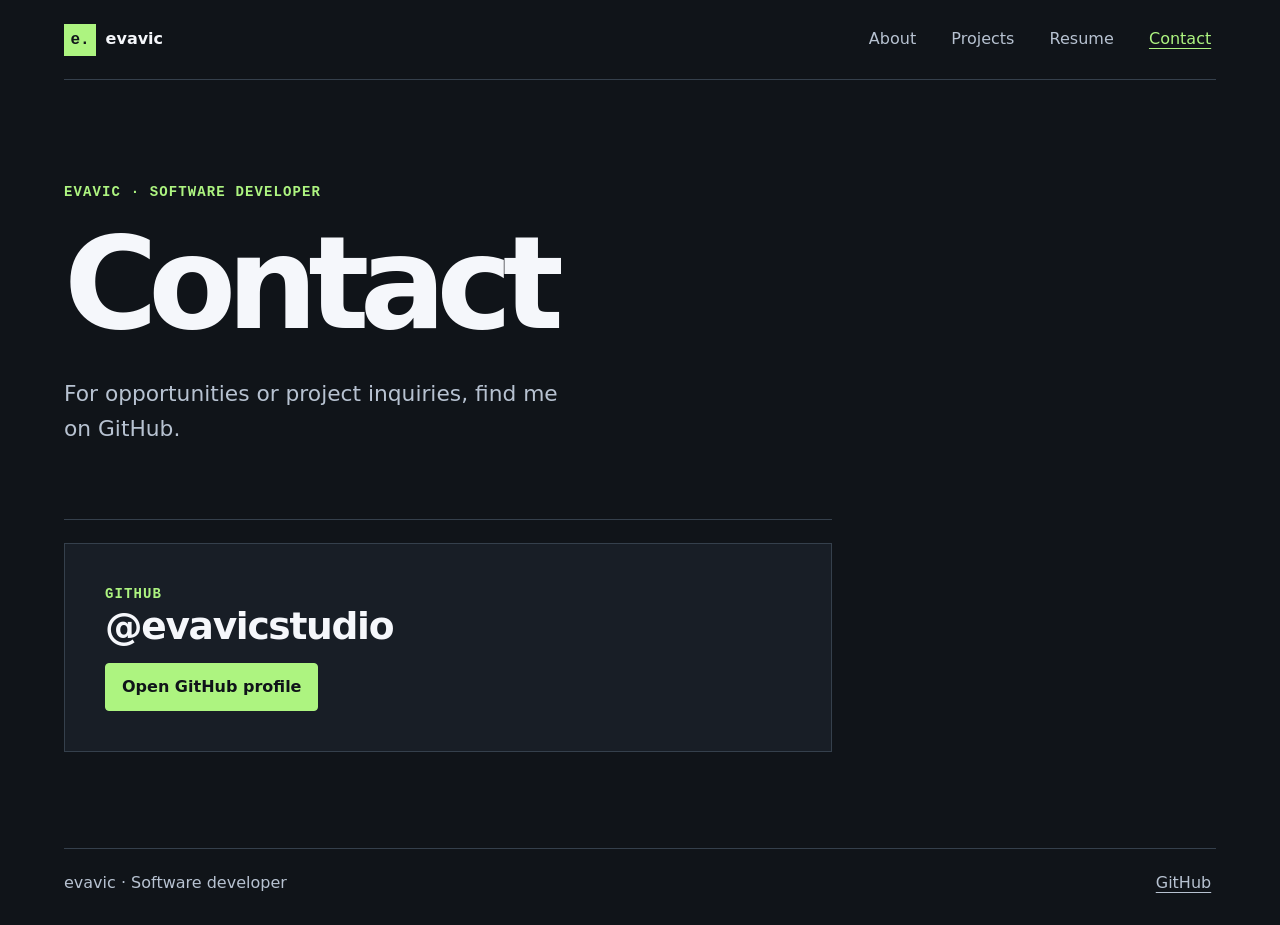
==== contact/index.html @ 29ef534e "Redesign developer portfolio as four independent pages" ====
<!doctype html>
<html lang="en">
<head>
  <meta charset="utf-8">
  <meta name="viewport" content="width=device-width, initial-scale=1">
  <meta name="description" content="Contact — evavic, software developer.">
  <title>Contact | evavic</title>
  <link rel="stylesheet" href="../assets/css/portfolio.css">
</head>
<body>
  <a class="skip" href="#content">Skip to content</a>
  <header class="site-header shell">
    <a class="brand" href="../" aria-label="evavic home"><span aria-hidden="true">e.</span> evavic</a>
    <nav aria-label="Main navigation"><a href="../">About</a><a href="../projects/">Projects</a><a href="../resume/">Resume</a><a href="../contact/" aria-current="page">Contact</a></nav>
  </header>
  <main class="shell" id="content">
    <section class="page-head"><p class="eyebrow">evavic · Software developer</p><h1>Contact</h1><p class="lede">For opportunities or project inquiries, find me on GitHub.</p></section>
    <section class="block resume-block"><article class="concept"><p class="eyebrow">GitHub</p><h2>@evavicstudio</h2><a class="button primary" href="https://github.com/evavicstudio">Open GitHub profile</a></article></section>
  </main>
  <footer class="shell footer"><span>evavic · Software developer</span><a href="https://github.com/evavicstudio">GitHub</a></footer>
</body>
</html>
---- assets/css/portfolio.css ----
:root {
  color-scheme: dark;
  --bg: #101419;
  --surface: #181e26;
  --line: #35404c;
  --ink: #f5f7fb;
  --muted: #b7c2d1;
  --accent: #adf480;
  --sans: "Segoe UI", system-ui, sans-serif;
  --mono: "Cascadia Mono", Consolas, monospace;
}
* { box-sizing: border-box; }
body { margin: 0; background: var(--bg); color: var(--ink); font: 1rem/1.65 var(--sans); }
a { color: inherit; text-underline-offset: .26em; }
a:focus-visible { outline: 2px solid var(--accent); outline-offset: 4px; }
h1, h2, h3, p { margin: 0; }
h1, h2, h3 { line-height: 1.12; text-wrap: balance; }
p { text-wrap: pretty; }
.shell { width: min(100% - clamp(2rem, 8vw, 8rem), 72rem); margin-inline: auto; }
.skip { position: absolute; z-index: 1; inset: .75rem auto auto 1rem; padding: .6rem 1rem; background: var(--accent); color: var(--bg); translate: 0 -180%; }
.skip:focus { translate: 0 0; }
.site-header, .footer { display: flex; align-items: center; justify-content: space-between; gap: 1rem; }
.site-header { min-height: 5rem; border-bottom: 1px solid var(--line); }
.brand { display: inline-flex; min-height: 44px; align-items: center; gap: .6rem; font-weight: 750; text-decoration: none; }
.brand span { display: inline-grid; place-items: center; width: 2rem; height: 2rem; color: var(--bg); background: var(--accent); font: bold 1rem var(--mono); }
nav { display: flex; gap: clamp(.15rem, 2vw, 1.6rem); }
nav a, .footer a { display: inline-flex; align-items: center; min-height: 44px; padding-inline: .3rem; }
nav a { color: var(--muted); text-decoration: none; }
nav a:hover, nav a[aria-current] { color: var(--accent); text-decoration: underline; }
main { min-height: 68vh; padding-block: clamp(3rem, 8vw, 7rem) clamp(3.5rem, 8vw, 6rem); }
.hero { padding-block: 0 clamp(2.5rem, 6vw, 5rem); }
.eyebrow { color: var(--accent); font: 600 .875rem/1.5 var(--mono); letter-spacing: .08em; text-transform: uppercase; }
h1 { margin-top: .55rem; font-size: clamp(3rem, 10vw, 8rem); font-weight: 750; letter-spacing: -.075em; }
h1 em { color: var(--accent); font-style: normal; }
.lede { max-width: 38rem; margin-top: 1.25rem; color: var(--muted); font-size: clamp(1.12rem, 2vw, 1.36rem); }
.actions { display: flex; flex-wrap: wrap; gap: .75rem; margin-top: 1.75rem; }
.button { display: inline-flex; align-items: center; min-height: 48px; padding: .55rem 1rem; border: 1px solid var(--line); border-radius: .25rem; text-decoration: none; font-weight: 650; }
.button:hover { border-color: var(--accent); }
.primary { background: var(--accent); border-color: var(--accent); color: var(--bg); }
.primary:hover { background: var(--ink); border-color: var(--ink); }
.page-head { margin-bottom: clamp(2.5rem, 6vw, 4.5rem); }
.block { padding-top: 1.4rem; border-top: 1px solid var(--line); }
.block + .block { margin-top: 2.75rem; }
.block > h2 { margin-bottom: 1.15rem; }
h2 { font-size: clamp(1.6rem, 4vw, 2.35rem); letter-spacing: -.035em; }
h3 { font-size: 1.32rem; }
.featured, .concept { border: 1px solid var(--line); background: var(--surface); }
.featured { display: grid; grid-template-columns: 1.15fr 1fr; }
.feature-copy, .concept { padding: clamp(1.25rem, 4vw, 2.5rem); }
.feature-copy h3 { font-size: clamp(1.75rem, 4vw, 3rem); margin-top: .4rem; letter-spacing: -.045em; }
.feature-copy > p:not(.eyebrow), .concept > p:not(.eyebrow), .resume-block > p { color: var(--muted); margin-top: .6rem; }
.text-link { display: inline-flex; align-items: center; min-height: 44px; margin-top: .6rem; color: var(--accent); font-weight: 650; }
.text-link:hover { color: var(--ink); }
.route-art { display: grid; align-content: center; min-height: 12rem; padding: clamp(1.1rem, 4vw, 3rem); border-left: 1px solid var(--line); background: repeating-linear-gradient(90deg, transparent 0 21px, #adf48012 21px 22px), repeating-linear-gradient(0deg, transparent 0 21px, #adf48012 21px 22px), #141d19; color: var(--accent); font: .75rem var(--mono); }
.route, .route-labels { display: flex; justify-content: space-between; }
.route { position: relative; margin: 1.5rem .25rem .85rem; }
.route::before { content: ""; position: absolute; height: 2px; inset: 5px 0 auto; background: var(--accent); }
.route i { z-index: 0; width: 12px; height: 12px; border: 2px solid var(--accent); border-radius: 50%; background: var(--bg); }
.route i:first-child { background: var(--accent); }
.grid { display: grid; grid-template-columns: repeat(auto-fit, minmax(min(100%, 17rem), 1fr)); gap: 1rem; }
.resume-block { max-width: 48rem; }
.concept .button { margin-top: 1rem; }
.footer { border-top: 1px solid var(--line); padding-block: .75rem 1.25rem; color: var(--muted); }
@media (max-width: 38rem) {
  .site-header { align-items: flex-start; flex-direction: column; gap: 0; padding-top: .4rem; }
  nav { flex-wrap: wrap; justify-content: space-between; width: 100%; }
  .featured { grid-template-columns: 1fr; }
  .route-art { border-left: 0; border-top: 1px solid var(--line); }
  .wide { display: none; }
}
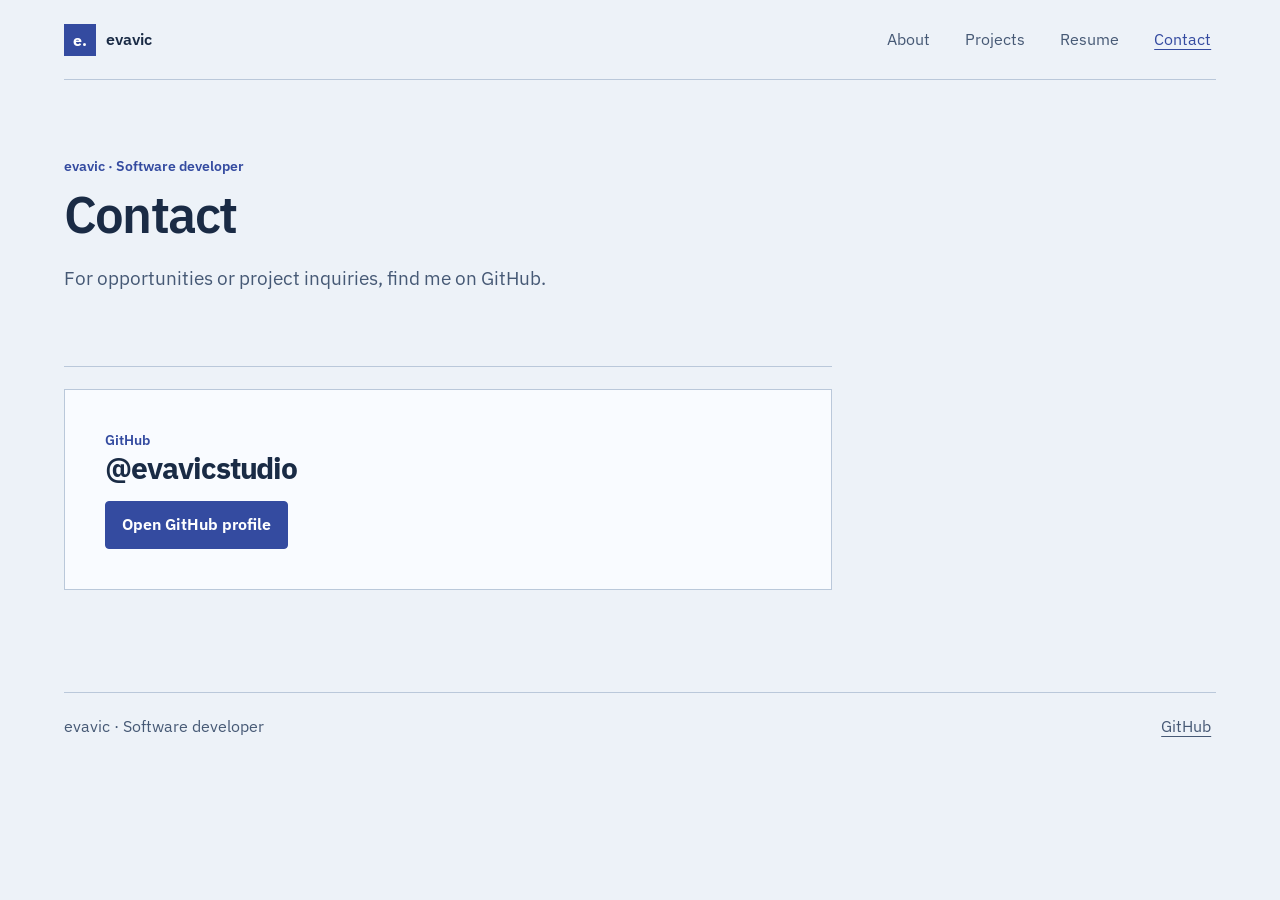
==== commit 0b71335a: "Refine portfolio colors and typography" ====
--- a/contact/index.html
+++ b/contact/index.html
@@ -5,6 +5,7 @@
   <meta name="viewport" content="width=device-width, initial-scale=1">
   <meta name="description" content="Contact — evavic, software developer.">
   <title>Contact | evavic</title>
+  <link rel="stylesheet" href="https://fonts.googleapis.com/css2?family=IBM+Plex+Sans:wght@400;500;600;700&amp;display=swap">
   <link rel="stylesheet" href="../assets/css/portfolio.css">
 </head>
 <body>
--- a/assets/css/portfolio.css
+++ b/assets/css/portfolio.css
@@ -1,57 +1,57 @@
 :root {
-  color-scheme: dark;
-  --bg: #101419;
-  --surface: #181e26;
-  --line: #35404c;
-  --ink: #f5f7fb;
-  --muted: #b7c2d1;
-  --accent: #adf480;
-  --sans: "Segoe UI", system-ui, sans-serif;
-  --mono: "Cascadia Mono", Consolas, monospace;
+  color-scheme: light;
+  --bg: #edf2f8;
+  --surface: #f9fbff;
+  --line: #bac8da;
+  --ink: #1a2b45;
+  --muted: #465975;
+  --accent: #344ba0;
+  --on-accent: #ffffff;
+  --route-bg: #dce6f4;
+  --sans: "IBM Plex Sans", "Segoe UI", system-ui, sans-serif;
 }
 * { box-sizing: border-box; }
-body { margin: 0; background: var(--bg); color: var(--ink); font: 1rem/1.65 var(--sans); }
+body { margin: 0; background: var(--bg); color: var(--ink); font: 1rem/1.6 var(--sans); }
 a { color: inherit; text-underline-offset: .26em; }
 a:focus-visible { outline: 2px solid var(--accent); outline-offset: 4px; }
 h1, h2, h3, p { margin: 0; }
 h1, h2, h3 { line-height: 1.12; text-wrap: balance; }
 p { text-wrap: pretty; }
 .shell { width: min(100% - clamp(2rem, 8vw, 8rem), 72rem); margin-inline: auto; }
-.skip { position: absolute; z-index: 1; inset: .75rem auto auto 1rem; padding: .6rem 1rem; background: var(--accent); color: var(--bg); translate: 0 -180%; }
+.skip { position: absolute; z-index: 1; inset: .75rem auto auto 1rem; padding: .6rem 1rem; background: var(--accent); color: var(--on-accent); translate: 0 -180%; }
 .skip:focus { translate: 0 0; }
 .site-header, .footer { display: flex; align-items: center; justify-content: space-between; gap: 1rem; }
 .site-header { min-height: 5rem; border-bottom: 1px solid var(--line); }
-.brand { display: inline-flex; min-height: 44px; align-items: center; gap: .6rem; font-weight: 750; text-decoration: none; }
-.brand span { display: inline-grid; place-items: center; width: 2rem; height: 2rem; color: var(--bg); background: var(--accent); font: bold 1rem var(--mono); }
+.brand { display: inline-flex; min-height: 44px; align-items: center; gap: .6rem; font-weight: 600; text-decoration: none; }
+.brand span { display: inline-grid; place-items: center; width: 2rem; height: 2rem; color: var(--on-accent); background: var(--accent); font: 700 1rem var(--sans); }
 nav { display: flex; gap: clamp(.15rem, 2vw, 1.6rem); }
 nav a, .footer a { display: inline-flex; align-items: center; min-height: 44px; padding-inline: .3rem; }
 nav a { color: var(--muted); text-decoration: none; }
 nav a:hover, nav a[aria-current] { color: var(--accent); text-decoration: underline; }
-main { min-height: 68vh; padding-block: clamp(3rem, 8vw, 7rem) clamp(3.5rem, 8vw, 6rem); }
-.hero { padding-block: 0 clamp(2.5rem, 6vw, 5rem); }
-.eyebrow { color: var(--accent); font: 600 .875rem/1.5 var(--mono); letter-spacing: .08em; text-transform: uppercase; }
-h1 { margin-top: .55rem; font-size: clamp(3rem, 10vw, 8rem); font-weight: 750; letter-spacing: -.075em; }
-h1 em { color: var(--accent); font-style: normal; }
-.lede { max-width: 38rem; margin-top: 1.25rem; color: var(--muted); font-size: clamp(1.12rem, 2vw, 1.36rem); }
+main { min-height: 68vh; padding-block: clamp(2.75rem, 6vw, 4.75rem) clamp(3.5rem, 8vw, 6rem); }
+.hero { padding-block: 0 clamp(2.25rem, 5vw, 3.75rem); }
+.eyebrow { color: var(--accent); font: 600 .875rem/1.5 var(--sans); }
+h1 { margin-top: .55rem; font-size: clamp(2.25rem, 4vw, 3.25rem); font-weight: 600; letter-spacing: -.035em; }
+.lede { max-width: 38rem; margin-top: 1.25rem; color: var(--muted); font-size: clamp(1.0625rem, 1.8vw, 1.1875rem); }
 .actions { display: flex; flex-wrap: wrap; gap: .75rem; margin-top: 1.75rem; }
 .button { display: inline-flex; align-items: center; min-height: 48px; padding: .55rem 1rem; border: 1px solid var(--line); border-radius: .25rem; text-decoration: none; font-weight: 650; }
 .button:hover { border-color: var(--accent); }
-.primary { background: var(--accent); border-color: var(--accent); color: var(--bg); }
+.primary { background: var(--accent); border-color: var(--accent); color: var(--on-accent); }
 .primary:hover { background: var(--ink); border-color: var(--ink); }
 .page-head { margin-bottom: clamp(2.5rem, 6vw, 4.5rem); }
 .block { padding-top: 1.4rem; border-top: 1px solid var(--line); }
 .block + .block { margin-top: 2.75rem; }
 .block > h2 { margin-bottom: 1.15rem; }
-h2 { font-size: clamp(1.6rem, 4vw, 2.35rem); letter-spacing: -.035em; }
+h2 { font-size: clamp(1.5rem, 3vw, 1.875rem); letter-spacing: -.035em; }
 h3 { font-size: 1.32rem; }
 .featured, .concept { border: 1px solid var(--line); background: var(--surface); }
 .featured { display: grid; grid-template-columns: 1.15fr 1fr; }
 .feature-copy, .concept { padding: clamp(1.25rem, 4vw, 2.5rem); }
-.feature-copy h3 { font-size: clamp(1.75rem, 4vw, 3rem); margin-top: .4rem; letter-spacing: -.045em; }
+.feature-copy h3 { font-size: clamp(1.5rem, 3vw, 2rem); margin-top: .4rem; letter-spacing: -.045em; }
 .feature-copy > p:not(.eyebrow), .concept > p:not(.eyebrow), .resume-block > p { color: var(--muted); margin-top: .6rem; }
 .text-link { display: inline-flex; align-items: center; min-height: 44px; margin-top: .6rem; color: var(--accent); font-weight: 650; }
 .text-link:hover { color: var(--ink); }
-.route-art { display: grid; align-content: center; min-height: 12rem; padding: clamp(1.1rem, 4vw, 3rem); border-left: 1px solid var(--line); background: repeating-linear-gradient(90deg, transparent 0 21px, #adf48012 21px 22px), repeating-linear-gradient(0deg, transparent 0 21px, #adf48012 21px 22px), #141d19; color: var(--accent); font: .75rem var(--mono); }
+.route-art { display: grid; align-content: center; min-height: 12rem; padding: clamp(1.1rem, 4vw, 3rem); border-left: 1px solid var(--line); background: repeating-linear-gradient(90deg, transparent 0 21px, #344ba018 21px 22px), repeating-linear-gradient(0deg, transparent 0 21px, #344ba018 21px 22px), var(--route-bg); color: var(--accent); font: 600 .8125rem/1.4 var(--sans); }
 .route, .route-labels { display: flex; justify-content: space-between; }
 .route { position: relative; margin: 1.5rem .25rem .85rem; }
 .route::before { content: ""; position: absolute; height: 2px; inset: 5px 0 auto; background: var(--accent); }
@@ -66,5 +66,4 @@
   nav { flex-wrap: wrap; justify-content: space-between; width: 100%; }
   .featured { grid-template-columns: 1fr; }
   .route-art { border-left: 0; border-top: 1px solid var(--line); }
-  .wide { display: none; }
 }
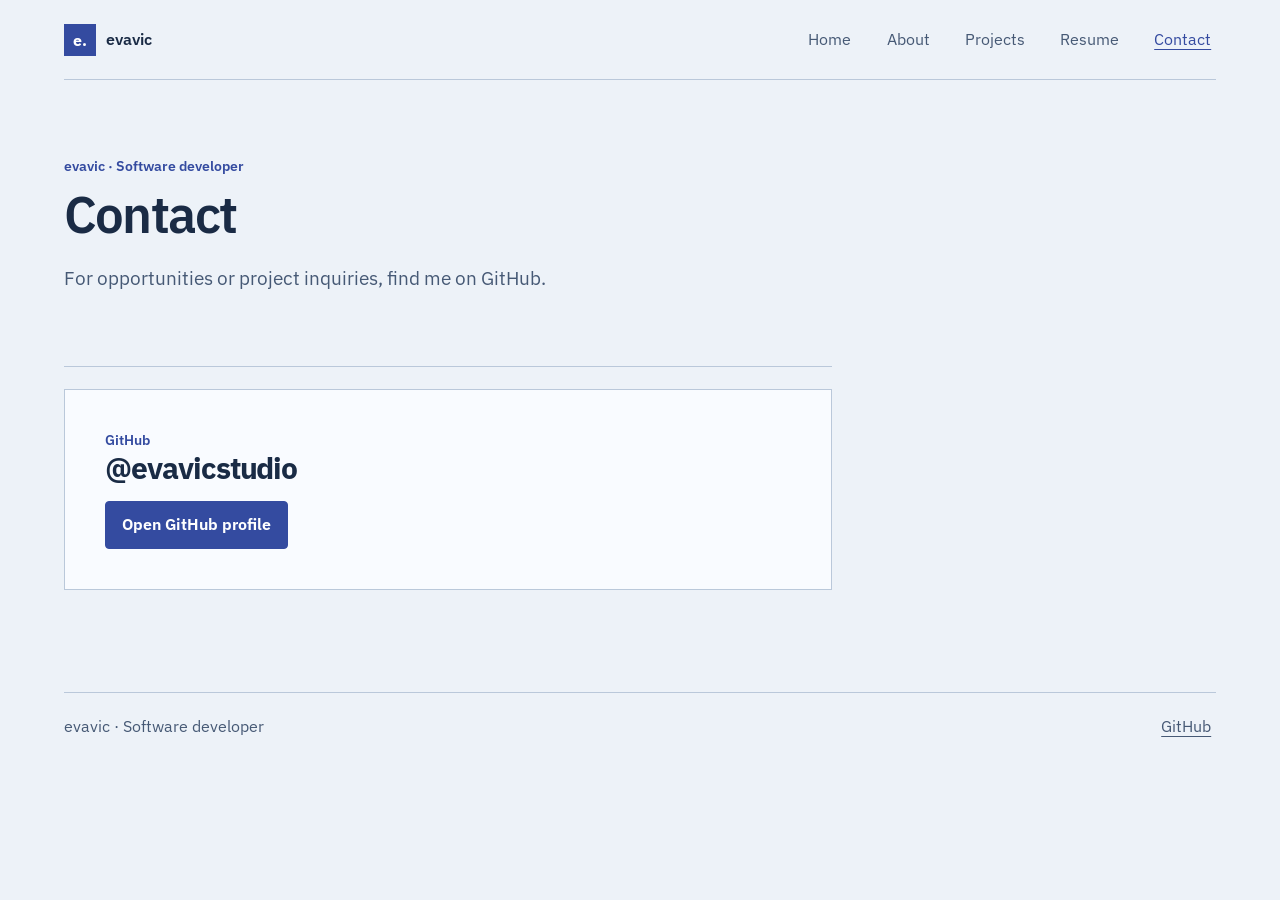
==== commit db29a954: "Add Home to primary navigation" ====
--- a/contact/index.html
+++ b/contact/index.html
@@ -12,7 +12,7 @@
   <a class="skip" href="#content">Skip to content</a>
   <header class="site-header shell">
     <a class="brand" href="../" aria-label="evavic home"><span aria-hidden="true">e.</span> evavic</a>
-    <nav aria-label="Main navigation"><a href="../">About</a><a href="../projects/">Projects</a><a href="../resume/">Resume</a><a href="../contact/" aria-current="page">Contact</a></nav>
+    <nav aria-label="Main navigation"><a href="../">Home</a><a href="../#about">About</a><a href="../projects/">Projects</a><a href="../resume/">Resume</a><a href="../contact/" aria-current="page">Contact</a></nav>
   </header>
   <main class="shell" id="content">
     <section class="page-head"><p class="eyebrow">evavic · Software developer</p><h1>Contact</h1><p class="lede">For opportunities or project inquiries, find me on GitHub.</p></section>
--- a/assets/css/portfolio.css
+++ b/assets/css/portfolio.css
@@ -67,3 +67,7 @@
   .featured { grid-template-columns: 1fr; }
   .route-art { border-left: 0; border-top: 1px solid var(--line); }
 }
+
+.responsibilities { margin: 1rem 0 0; padding-inline-start: 1.35rem; color: var(--muted); }
+.responsibilities li + li { margin-top: .65rem; }
+.responsibilities strong { color: var(--ink); }
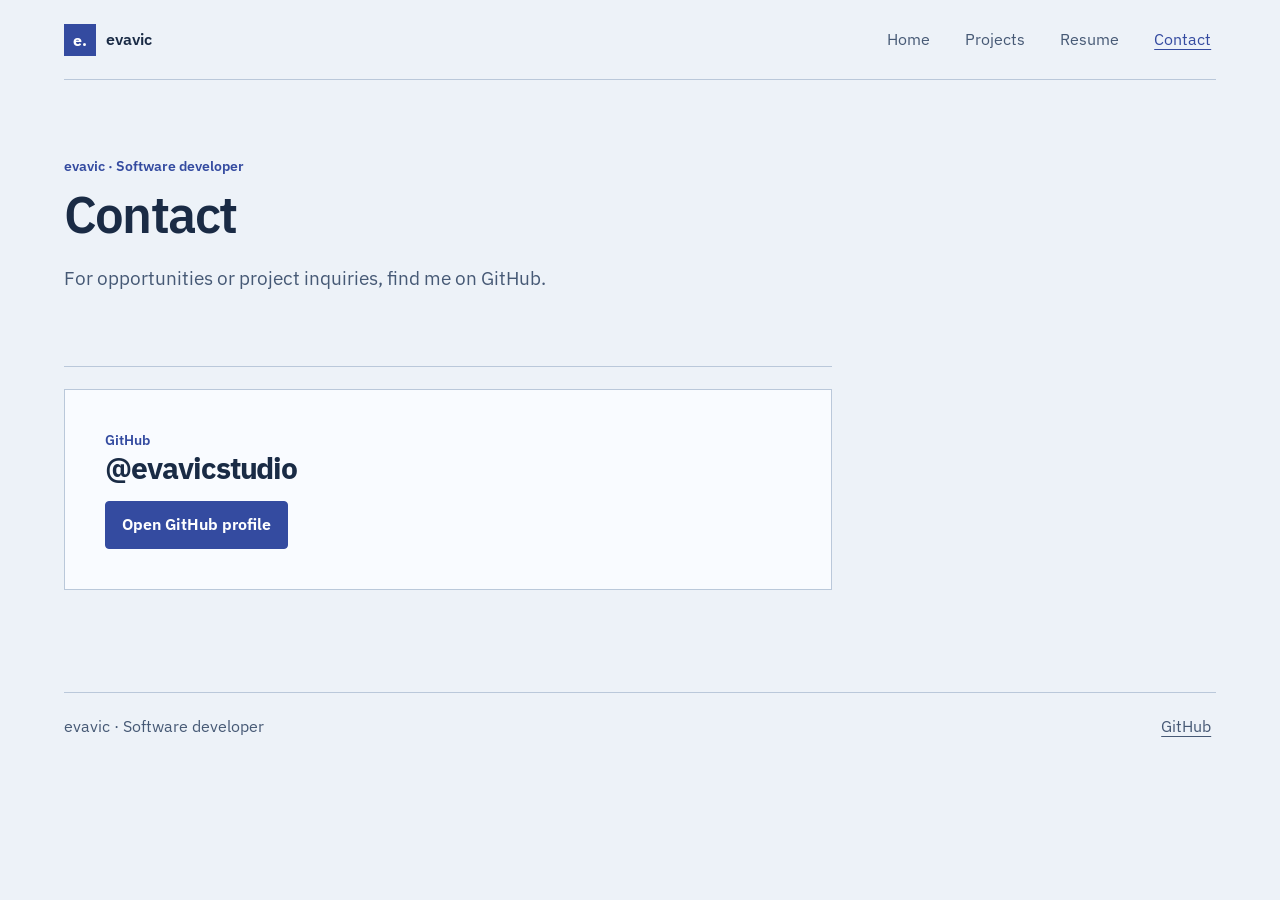
==== commit 755c94ff: "Show full project descriptions and add recommendation avatars" ====
--- a/contact/index.html
+++ b/contact/index.html
@@ -12,7 +12,7 @@
   <a class="skip" href="#content">Skip to content</a>
   <header class="site-header shell">
     <a class="brand" href="../" aria-label="evavic home"><span aria-hidden="true">e.</span> evavic</a>
-    <nav aria-label="Main navigation"><a href="../">Home</a><a href="../#about">About</a><a href="../projects/">Projects</a><a href="../resume/">Resume</a><a href="../contact/" aria-current="page">Contact</a></nav>
+    <nav aria-label="Main navigation"><a href="../">Home</a><a href="../projects/">Projects</a><a href="../resume/">Resume</a><a href="../contact/" aria-current="page">Contact</a></nav>
   </header>
   <main class="shell" id="content">
     <section class="page-head"><p class="eyebrow">evavic · Software developer</p><h1>Contact</h1><p class="lede">For opportunities or project inquiries, find me on GitHub.</p></section>
--- a/assets/css/portfolio.css
+++ b/assets/css/portfolio.css
@@ -71,3 +71,71 @@
 .responsibilities { margin: 1rem 0 0; padding-inline-start: 1.35rem; color: var(--muted); }
 .responsibilities li + li { margin-top: .65rem; }
 .responsibilities strong { color: var(--ink); }
+
+.recommendations-note { margin-bottom: 1.25rem; color: var(--muted); }
+.recommendation blockquote {
+  margin: 1rem 0 0;
+  padding-inline-start: 1rem;
+  border-inline-start: 2px solid var(--accent);
+  color: var(--muted);
+}
+
+
+.projects-page .page-head { margin-bottom: clamp(2rem, 5vw, 3.5rem); }
+.project-feature {
+  display: grid;
+  grid-template-columns: minmax(0, 17rem) minmax(0, 1fr);
+  gap: clamp(1.75rem, 5vw, 4.5rem);
+  padding: clamp(1.25rem, 4vw, 2.75rem);
+  border: 1px solid var(--line);
+  background: var(--surface);
+}
+.project-status { margin-bottom: .55rem; color: var(--accent); font-weight: 600; }
+.project-feature-intro > p:not(.project-status) { margin-top: .7rem; color: var(--muted); }
+.project-feature-intro .button { margin-top: 1.25rem; }
+.project-facts { margin: 1.5rem 0 0; }
+.project-facts div { padding-block: .6rem; border-top: 1px solid var(--line); }
+.project-facts dt { font-weight: 600; }
+.project-facts dd { margin: 0; color: var(--muted); }
+.project-story { max-width: 68ch; color: var(--muted); }
+.project-story h3 { color: var(--ink); font-size: 1.125rem; }
+.project-story h3 + p { margin-top: .45rem; }
+.project-story section + section, .project-story p + p { margin-top: 1.1rem; }
+.project-list { border-bottom: 1px solid var(--line); }
+.project-entry {
+  display: grid;
+  grid-template-columns: minmax(0, 15rem) minmax(0, 1fr);
+  gap: 1rem clamp(1.5rem, 4vw, 3rem);
+  padding: clamp(1.35rem, 3vw, 2rem) .75rem;
+  border-top: 1px solid var(--line);
+}
+.project-summary h3 { font-size: 1.25rem; }
+.project-summary p { margin-top: .4rem; color: var(--muted); }
+@media (max-width: 48rem) {
+  .project-feature, .project-entry { grid-template-columns: 1fr; }
+}
+
+.recommendation-header { display: flex; align-items: center; gap: .75rem; }
+.recommendation-header h3 { font-size: 1.125rem; }
+.recommendation-avatar {
+  --avatar-bg: #dce6f4;
+  --avatar-ink: #344ba0;
+  position: relative;
+  flex: 0 0 2.75rem;
+  height: 2.75rem;
+  overflow: hidden;
+  border-radius: 50%;
+  background: var(--avatar-bg);
+}
+.recommendation-avatar::before,
+.recommendation-avatar::after {
+  content: "";
+  position: absolute;
+  left: 50%;
+  translate: -50% 0;
+  background: var(--avatar-ink);
+}
+.recommendation-avatar::before { top: .52rem; width: .78rem; height: .78rem; border-radius: 50%; }
+.recommendation-avatar::after { top: 1.43rem; width: 1.55rem; height: 1.12rem; border-radius: .85rem .85rem .35rem .35rem; }
+.recommendation:nth-child(2) .recommendation-avatar { --avatar-bg: #dbece8; --avatar-ink: #276257; }
+.recommendation:nth-child(3) .recommendation-avatar { --avatar-bg: #e9e0f2; --avatar-ink: #65458b; }
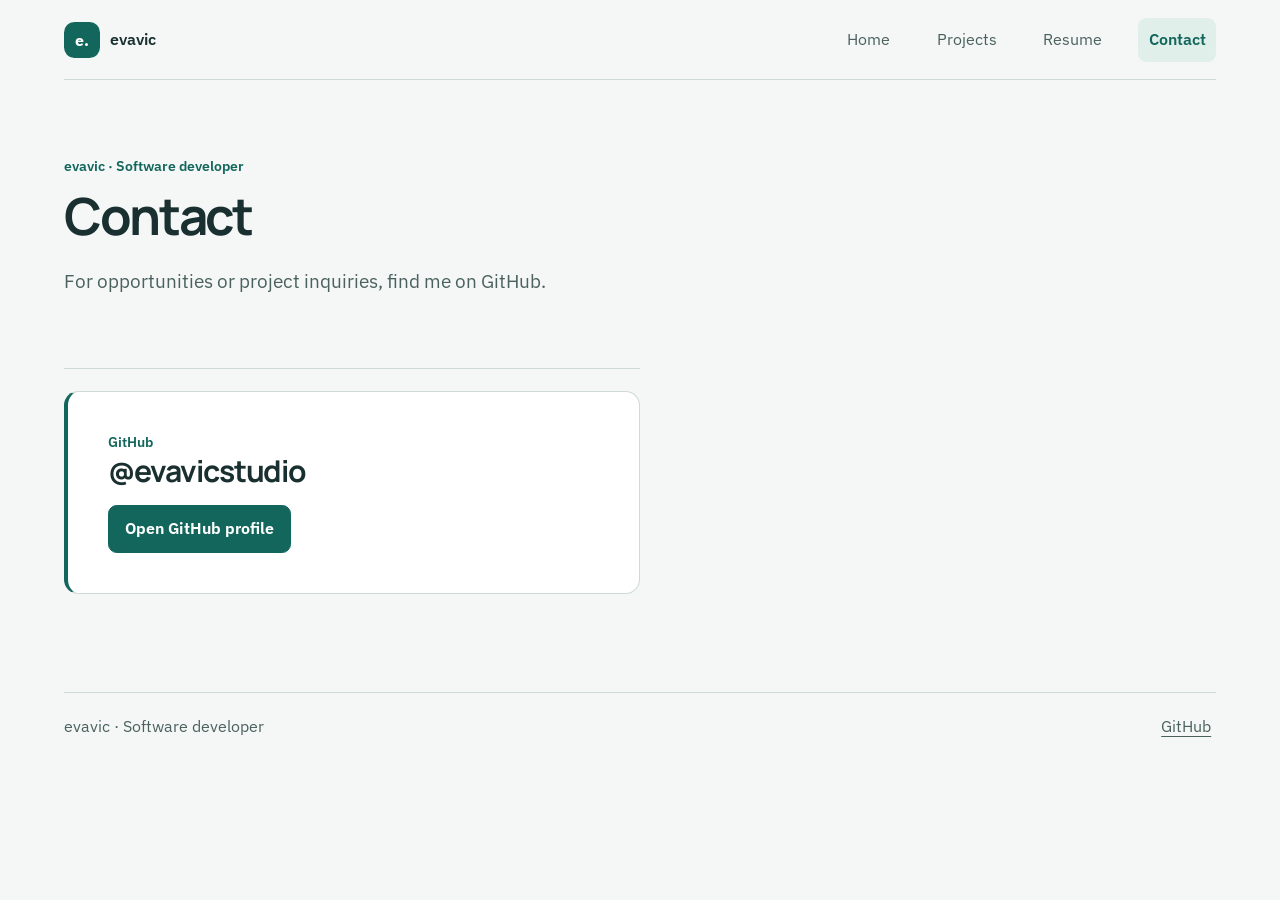
==== commit 343621e5: "Refine portfolio visual design across four pages" ====
--- a/contact/index.html
+++ b/contact/index.html
@@ -5,7 +5,7 @@
   <meta name="viewport" content="width=device-width, initial-scale=1">
   <meta name="description" content="Contact — evavic, software developer.">
   <title>Contact | evavic</title>
-  <link rel="stylesheet" href="https://fonts.googleapis.com/css2?family=IBM+Plex+Sans:wght@400;500;600;700&amp;display=swap">
+  <link rel="stylesheet" href="https://fonts.googleapis.com/css2?family=IBM+Plex+Sans:wght@400;500;600;700&amp;family=Manrope:wght@600;700;800&amp;display=swap">
   <link rel="stylesheet" href="../assets/css/portfolio.css">
 </head>
 <body>
@@ -14,7 +14,7 @@
     <a class="brand" href="../" aria-label="evavic home"><span aria-hidden="true">e.</span> evavic</a>
     <nav aria-label="Main navigation"><a href="../">Home</a><a href="../projects/">Projects</a><a href="../resume/">Resume</a><a href="../contact/" aria-current="page">Contact</a></nav>
   </header>
-  <main class="shell" id="content">
+  <main class="shell contact-page" id="content">
     <section class="page-head"><p class="eyebrow">evavic · Software developer</p><h1>Contact</h1><p class="lede">For opportunities or project inquiries, find me on GitHub.</p></section>
     <section class="block resume-block"><article class="concept"><p class="eyebrow">GitHub</p><h2>@evavicstudio</h2><a class="button primary" href="https://github.com/evavicstudio">Open GitHub profile</a></article></section>
   </main>
--- a/assets/css/portfolio.css
+++ b/assets/css/portfolio.css
@@ -1,13 +1,16 @@
 :root {
   color-scheme: light;
-  --bg: #edf2f8;
-  --surface: #f9fbff;
-  --line: #bac8da;
-  --ink: #1a2b45;
-  --muted: #465975;
-  --accent: #344ba0;
+  --bg: #f4f7f6;
+  --surface: #ffffff;
+  --line: #cedad6;
+  --ink: #192f30;
+  --muted: #4a615e;
+  --accent: #12665c;
   --on-accent: #ffffff;
-  --route-bg: #dce6f4;
+  --route-bg: #e0efea;
+  --hero-bg: #123b38;
+  --hero-text: #e1f3ec;
+  --display: "Manrope", "IBM Plex Sans", system-ui, sans-serif;
   --sans: "IBM Plex Sans", "Segoe UI", system-ui, sans-serif;
 }
 * { box-sizing: border-box; }
@@ -15,7 +18,7 @@
 a { color: inherit; text-underline-offset: .26em; }
 a:focus-visible { outline: 2px solid var(--accent); outline-offset: 4px; }
 h1, h2, h3, p { margin: 0; }
-h1, h2, h3 { line-height: 1.12; text-wrap: balance; }
+h1, h2, h3 { font-family: var(--display); line-height: 1.17; text-wrap: balance; }
 p { text-wrap: pretty; }
 .shell { width: min(100% - clamp(2rem, 8vw, 8rem), 72rem); margin-inline: auto; }
 .skip { position: absolute; z-index: 1; inset: .75rem auto auto 1rem; padding: .6rem 1rem; background: var(--accent); color: var(--on-accent); translate: 0 -180%; }
@@ -23,35 +26,59 @@
 .site-header, .footer { display: flex; align-items: center; justify-content: space-between; gap: 1rem; }
 .site-header { min-height: 5rem; border-bottom: 1px solid var(--line); }
 .brand { display: inline-flex; min-height: 44px; align-items: center; gap: .6rem; font-weight: 600; text-decoration: none; }
-.brand span { display: inline-grid; place-items: center; width: 2rem; height: 2rem; color: var(--on-accent); background: var(--accent); font: 700 1rem var(--sans); }
+.brand span { display: inline-grid; place-items: center; width: 2.25rem; height: 2.25rem; border-radius: .65rem; color: var(--on-accent); background: var(--accent); font: 700 1rem var(--sans); }
 nav { display: flex; gap: clamp(.15rem, 2vw, 1.6rem); }
 nav a, .footer a { display: inline-flex; align-items: center; min-height: 44px; padding-inline: .3rem; }
-nav a { color: var(--muted); text-decoration: none; }
-nav a:hover, nav a[aria-current] { color: var(--accent); text-decoration: underline; }
+nav a { padding-inline: .65rem; border-radius: .55rem; color: var(--muted); text-decoration: none; }
+nav a:hover { color: var(--accent); }
+nav a[aria-current] { background: var(--route-bg); color: var(--accent); font-weight: 600; }
 main { min-height: 68vh; padding-block: clamp(2.75rem, 6vw, 4.75rem) clamp(3.5rem, 8vw, 6rem); }
-.hero { padding-block: 0 clamp(2.25rem, 5vw, 3.75rem); }
+.hero {
+  position: relative;
+  isolation: isolate;
+  overflow: hidden;
+  margin-bottom: clamp(2.5rem, 6vw, 4.25rem);
+  padding: clamp(1.65rem, 5vw, 4rem);
+  border-radius: 1.2rem;
+  background: var(--hero-bg);
+  color: var(--on-accent);
+}
+.hero::after {
+  content: "";
+  position: absolute;
+  z-index: -1;
+  inset: 0 0 0 55%;
+  background: repeating-radial-gradient(ellipse at 100% 0%, transparent 0 2.6rem, #c0ead92b 2.65rem 2.72rem, transparent 2.8rem 4rem);
+  pointer-events: none;
+}
+.hero .eyebrow, .hero .lede { color: var(--hero-text); }
+.hero .button { border-color: #a6c9be; color: var(--on-accent); }
+.hero .button:hover { background: #24524d; }
+.hero .primary { border-color: var(--hero-text); background: var(--hero-text); color: var(--hero-bg); }
+.hero .primary:hover { background: var(--on-accent); }
+.hero a:focus-visible { outline-color: var(--hero-text); }
 .eyebrow { color: var(--accent); font: 600 .875rem/1.5 var(--sans); }
-h1 { margin-top: .55rem; font-size: clamp(2.25rem, 4vw, 3.25rem); font-weight: 600; letter-spacing: -.035em; }
+h1 { margin-top: .55rem; font-size: clamp(2.25rem, 4vw, 3.25rem); font-weight: 700; letter-spacing: -.045em; }
 .lede { max-width: 38rem; margin-top: 1.25rem; color: var(--muted); font-size: clamp(1.0625rem, 1.8vw, 1.1875rem); }
 .actions { display: flex; flex-wrap: wrap; gap: .75rem; margin-top: 1.75rem; }
-.button { display: inline-flex; align-items: center; min-height: 48px; padding: .55rem 1rem; border: 1px solid var(--line); border-radius: .25rem; text-decoration: none; font-weight: 650; }
+.button { display: inline-flex; align-items: center; min-height: 48px; padding: .55rem 1rem; border: 1px solid var(--line); border-radius: .55rem; text-decoration: none; font-weight: 650; }
 .button:hover { border-color: var(--accent); }
 .primary { background: var(--accent); border-color: var(--accent); color: var(--on-accent); }
 .primary:hover { background: var(--ink); border-color: var(--ink); }
 .page-head { margin-bottom: clamp(2.5rem, 6vw, 4.5rem); }
 .block { padding-top: 1.4rem; border-top: 1px solid var(--line); }
-.block + .block { margin-top: 2.75rem; }
+.block + .block { margin-top: clamp(2.75rem, 6vw, 4.5rem); }
 .block > h2 { margin-bottom: 1.15rem; }
 h2 { font-size: clamp(1.5rem, 3vw, 1.875rem); letter-spacing: -.035em; }
 h3 { font-size: 1.32rem; }
-.featured, .concept { border: 1px solid var(--line); background: var(--surface); }
-.featured { display: grid; grid-template-columns: 1.15fr 1fr; }
+.featured, .concept { border: 1px solid var(--line); border-radius: .9rem; background: var(--surface); }
+.featured { display: grid; overflow: hidden; grid-template-columns: 1.15fr 1fr; }
 .feature-copy, .concept { padding: clamp(1.25rem, 4vw, 2.5rem); }
 .feature-copy h3 { font-size: clamp(1.5rem, 3vw, 2rem); margin-top: .4rem; letter-spacing: -.045em; }
 .feature-copy > p:not(.eyebrow), .concept > p:not(.eyebrow), .resume-block > p { color: var(--muted); margin-top: .6rem; }
 .text-link { display: inline-flex; align-items: center; min-height: 44px; margin-top: .6rem; color: var(--accent); font-weight: 650; }
 .text-link:hover { color: var(--ink); }
-.route-art { display: grid; align-content: center; min-height: 12rem; padding: clamp(1.1rem, 4vw, 3rem); border-left: 1px solid var(--line); background: repeating-linear-gradient(90deg, transparent 0 21px, #344ba018 21px 22px), repeating-linear-gradient(0deg, transparent 0 21px, #344ba018 21px 22px), var(--route-bg); color: var(--accent); font: 600 .8125rem/1.4 var(--sans); }
+.route-art { display: grid; align-content: center; min-height: 12rem; padding: clamp(1.1rem, 4vw, 3rem); border-left: 1px solid var(--line); background: repeating-linear-gradient(90deg, transparent 0 21px, #12665c20 21px 22px), repeating-linear-gradient(0deg, transparent 0 21px, #12665c20 21px 22px), var(--route-bg); color: var(--accent); font: 600 .8125rem/1.4 var(--sans); }
 .route, .route-labels { display: flex; justify-content: space-between; }
 .route { position: relative; margin: 1.5rem .25rem .85rem; }
 .route::before { content: ""; position: absolute; height: 2px; inset: 5px 0 auto; background: var(--accent); }
@@ -63,7 +90,8 @@
 .footer { border-top: 1px solid var(--line); padding-block: .75rem 1.25rem; color: var(--muted); }
 @media (max-width: 38rem) {
   .site-header { align-items: flex-start; flex-direction: column; gap: 0; padding-top: .4rem; }
-  nav { flex-wrap: wrap; justify-content: space-between; width: 100%; }
+  nav { flex-wrap: wrap; width: 100%; }
+  nav a { padding-inline: .5rem; }
   .featured { grid-template-columns: 1fr; }
   .route-art { border-left: 0; border-top: 1px solid var(--line); }
 }
@@ -97,7 +125,7 @@
 .project-facts div { padding-block: .6rem; border-top: 1px solid var(--line); }
 .project-facts dt { font-weight: 600; }
 .project-facts dd { margin: 0; color: var(--muted); }
-.project-story { max-width: 68ch; color: var(--muted); }
+.project-story { max-width: 68ch; color: var(--muted); line-height: 1.72; }
 .project-story h3 { color: var(--ink); font-size: 1.125rem; }
 .project-story h3 + p { margin-top: .45rem; }
 .project-story section + section, .project-story p + p { margin-top: 1.1rem; }
@@ -118,8 +146,8 @@
 .recommendation-header { display: flex; align-items: center; gap: .75rem; }
 .recommendation-header h3 { font-size: 1.125rem; }
 .recommendation-avatar {
-  --avatar-bg: #dce6f4;
-  --avatar-ink: #344ba0;
+  --avatar-bg: #e0efea;
+  --avatar-ink: #12665c;
   position: relative;
   flex: 0 0 2.75rem;
   height: 2.75rem;
@@ -139,3 +167,36 @@
 .recommendation-avatar::after { top: 1.43rem; width: 1.55rem; height: 1.12rem; border-radius: .85rem .85rem .35rem .35rem; }
 .recommendation:nth-child(2) .recommendation-avatar { --avatar-bg: #dbece8; --avatar-ink: #276257; }
 .recommendation:nth-child(3) .recommendation-avatar { --avatar-bg: #e9e0f2; --avatar-ink: #65458b; }
+
+.skills-grid { grid-template-columns: repeat(2, minmax(0, 1fr)); }
+.skills-grid .concept { padding: clamp(1.15rem, 3vw, 1.65rem); }
+.recommendations-grid { grid-template-columns: repeat(auto-fit, minmax(min(100%, 19rem), 1fr)); }
+.recommendation { padding: clamp(1.3rem, 3vw, 1.8rem); }
+.recommendation blockquote { line-height: 1.7; }
+.project-feature { border-radius: 1rem; }
+.resume-page .resume-block { max-width: 58rem; }
+.resume-timeline {
+  display: grid;
+  gap: 1rem;
+  padding-inline-start: clamp(1rem, 3vw, 1.75rem);
+  border-inline-start: 2px solid var(--line);
+}
+.resume-timeline .concept { position: relative; }
+.resume-timeline .concept::before {
+  content: "";
+  position: absolute;
+  top: 1.8rem;
+  left: calc(-1 * clamp(1rem, 3vw, 1.75rem) - 6px);
+  width: 10px;
+  height: 10px;
+  border-radius: 50%;
+  background: var(--accent);
+}
+.resume-timeline .concept > p { font-size: .9375rem; }
+.contact-page .resume-block { max-width: 36rem; }
+.contact-page .concept { border-inline-start: .3rem solid var(--accent); }
+@media (max-width: 38rem) {
+  .hero::after, .resume-timeline .concept::before { display: none; }
+  .skills-grid { grid-template-columns: 1fr; }
+  .resume-timeline { padding-inline-start: 0; border-inline-start: 0; }
+}
